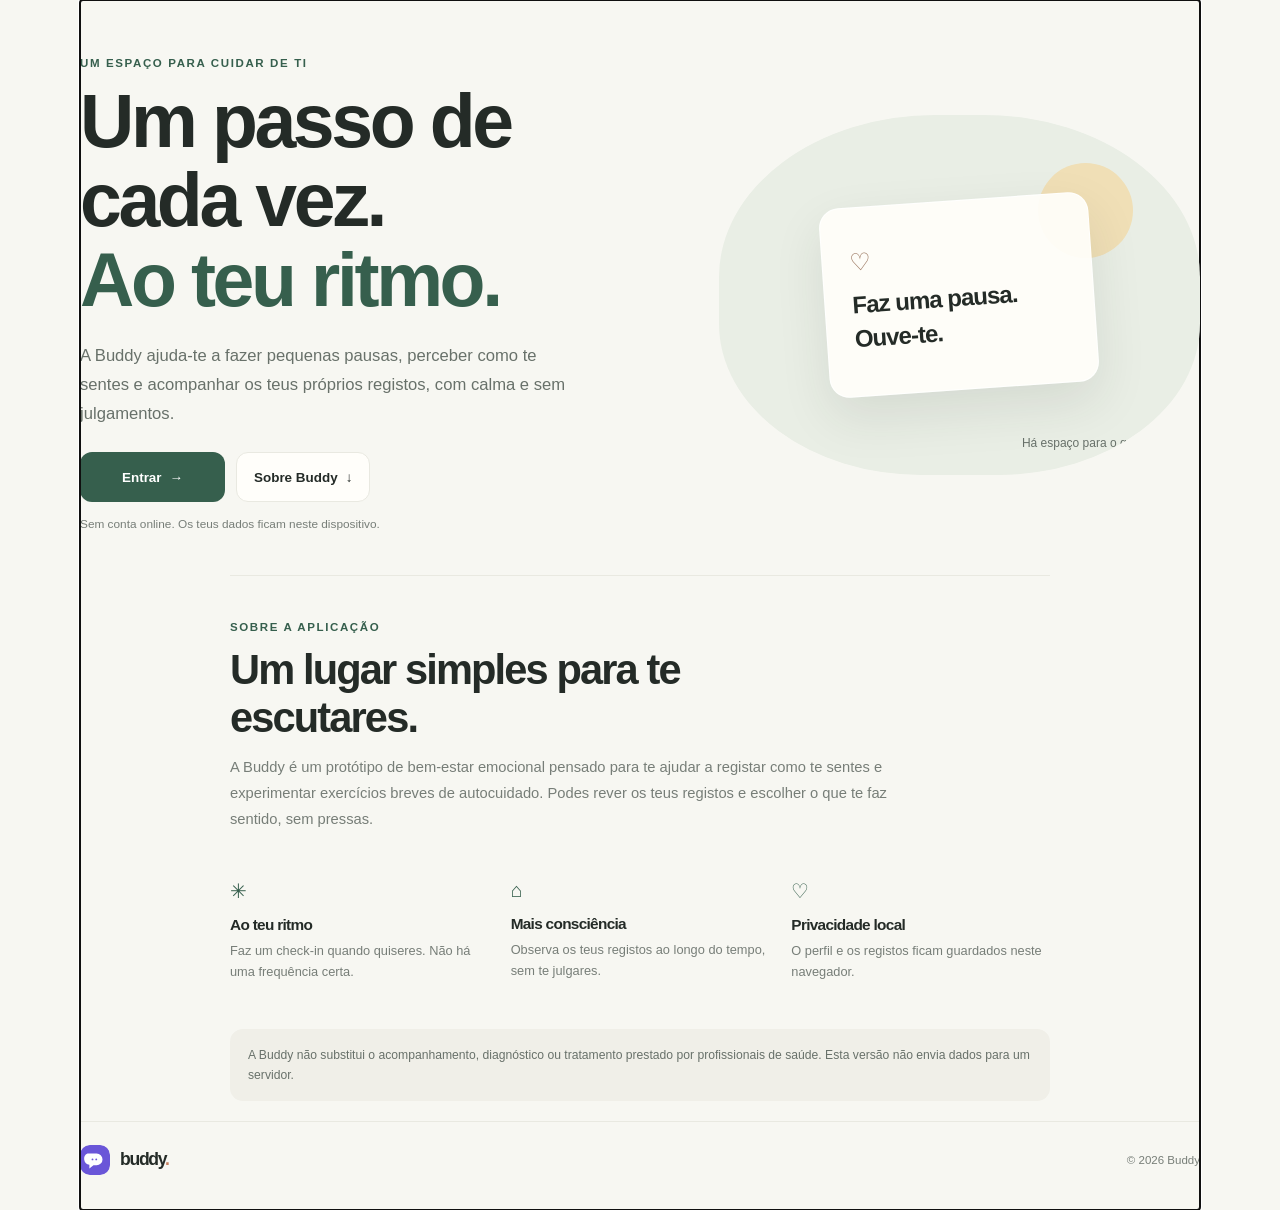
==== index.html @ 83ef6e21 "Add files via upload" ====
<!doctype html>
<html lang="pt-PT">
  <head>
    <meta charset="utf-8">
    <meta name="viewport" content="width=device-width, initial-scale=1, viewport-fit=cover">
    <meta name="theme-color" content="#f7f7f2">
    <meta name="description" content="Um espaço simples e privado para cuidar de ti, ao teu ritmo.">
    <title>Buddy — um momento para ti</title>
    <link rel="icon" href="./assets/images/logo.svg" type="image/svg+xml">
    <link rel="manifest" href="./manifest.json">
    <link rel="stylesheet" href="./assets/css/styles.css">
    <script type="module" src="./assets/js/app.js"></script>
  </head>
  <body>
    <div class="app-layout">
      <aside class="sidebar" aria-label="Navegação principal">
        <a class="brand" href="#welcome" aria-label="Buddy, início">
          <img src="./assets/images/logo.svg" alt="" width="40" height="40">
          <span>buddy<span class="brand-period">.</span></span>
        </a>
        <p class="nav-caption">O TEU ESPAÇO</p>
        <nav class="main-nav">
          <a href="#dashboard" data-route="dashboard"><span class="nav-icon">⌂</span> Início</a>
          <a href="#checkin" data-route="checkin"><span class="nav-icon">＋</span> Check-in</a>
          <a href="#history" data-route="history"><span class="nav-icon">▤</span> Os meus registos</a>
          <a href="#exercises" data-route="exercises"><span class="nav-icon">◉</span> Exercícios</a>
        </nav>
        <div class="sidebar-bottom">
          <div class="privacy-note"><span aria-hidden="true">✳</span><p>Os teus registos ficam neste dispositivo.</p></div>
          <a class="profile-link" href="#profile" data-route="profile">
            <span class="profile-avatar" data-avatar>U</span>
            <span><strong data-profile-name>O teu perfil</strong><small>Preferências</small></span>
            <span class="profile-arrow" aria-hidden="true">→</span>
          </a>
        </div>
      </aside>

      <div class="app-main">
        <header class="mobile-header">
          <a class="brand" href="#welcome" aria-label="Buddy, início">
            <img src="./assets/images/logo.svg" alt="" width="36" height="36">
            <span>buddy<span class="brand-period">.</span></span>
          </a>
          <a class="mobile-profile" href="#profile" data-route="profile" aria-label="Abrir perfil"><span class="profile-avatar" data-avatar>U</span></a>
        </header>
        <main id="app-content" class="content" tabindex="-1"></main>
        <footer class="app-footer">Um passo de cada vez. <span>© <span data-current-year></span> Buddy</span></footer>
      </div>
    </div>
    <nav class="mobile-nav" aria-label="Navegação principal">
      <a href="#dashboard" data-route="dashboard"><span>⌂</span>Início</a>
      <a href="#checkin" data-route="checkin"><span>＋</span>Check-in</a>
      <a href="#history" data-route="history"><span>▤</span>Registos</a>
      <a href="#exercises" data-route="exercises"><span>◉</span>Exercícios</a>
    </nav>
    <div id="toast" class="toast" role="status" aria-live="polite"></div>
  </body>
</html>
---- assets/css/styles.css ----
:root {
  color-scheme: light;
  --page: #f7f7f2;
  --surface: #fffefa;
  --ink: #242b27;
  --muted: #777e78;
  --line: #e9e9e1;
  --green: #365f4d;
  --green-dark: #254a39;
  --green-soft: #e5eee6;
  --peach: #f3e1d5;
  --lavender: #e9e5f1;
  --yellow: #f3e9c9;
  --shadow: 0 16px 45px rgba(41, 53, 43, 0.07);
  --radius: 22px;
}

* { box-sizing: border-box; }
html { min-width: 320px; scroll-behavior: smooth; }
body { margin: 0; min-height: 100vh; background: var(--page); color: var(--ink); font-family: "DM Sans", "Segoe UI", sans-serif; -webkit-font-smoothing: antialiased; }
button, input, textarea { font: inherit; }
button, a { -webkit-tap-highlight-color: transparent; }
a { color: inherit; text-decoration: none; }
button { color: inherit; }
button:focus-visible, a:focus-visible, input:focus-visible, textarea:focus-visible { outline: 3px solid #a9c5af; outline-offset: 3px; }

.app-layout { min-height: 100vh; }
.sidebar { position: fixed; inset: 0 auto 0 0; z-index: 5; display: flex; flex-direction: column; width: 256px; padding: 32px 20px 20px; border-right: 1px solid var(--line); background: var(--surface); }
.brand { display: inline-flex; align-items: center; gap: 10px; width: fit-content; font: 800 1.48rem/1 "Manrope", sans-serif; letter-spacing: -1.3px; }
.brand img { border-radius: 13px; }
.brand-period { color: #c68060; }
.nav-caption { margin: 54px 0 14px 12px; color: #9b9d96; font-size: .66rem; font-weight: 700; letter-spacing: .15em; }
.main-nav { display: grid; gap: 6px; }
.main-nav a { display: flex; align-items: center; gap: 13px; min-height: 46px; padding: 0 13px; border-radius: 13px; color: #646c66; font-size: .88rem; font-weight: 600; transition: background .18s, color .18s; }
.main-nav a:hover, .main-nav a.active { background: var(--green-soft); color: var(--green-dark); }
.nav-icon { display: grid; place-items: center; width: 22px; font-size: 1.25rem; line-height: 1; }
.sidebar-bottom { margin-top: auto; }
.privacy-note { display: flex; align-items: flex-start; gap: 10px; padding: 13px; border-radius: 14px; background: #f5f3ec; color: var(--green-dark); }
.privacy-note span { font-size: 1.05rem; }
.privacy-note p { margin: 0; color: #686e65; font-size: .75rem; line-height: 1.5; }
.profile-link { display: flex; align-items: center; gap: 10px; margin-top: 18px; padding: 12px 2px 0; border-top: 1px solid var(--line); }
.profile-link strong, .profile-link small { display: block; }
.profile-link strong { max-width: 155px; overflow: hidden; font-size: .8rem; text-overflow: ellipsis; white-space: nowrap; }
.profile-link small { margin-top: 3px; color: var(--muted); font-size: .7rem; }
.profile-arrow { margin-left: auto; color: var(--muted); }
.profile-avatar { display: grid; flex: 0 0 38px; place-items: center; width: 38px; height: 38px; border-radius: 50%; background: #e3ece3; color: var(--green-dark); font: 700 1rem "Manrope", sans-serif; }
.app-main { min-height: 100vh; margin-left: 256px; }
.content { width: min(100% - 80px, 1060px); min-height: calc(100vh - 66px); margin: 0 auto; padding: 52px 0 38px; }
.mobile-header, .mobile-nav { display: none; }
.app-footer { display: flex; justify-content: space-between; width: min(100% - 80px, 1060px); margin: 0 auto; padding: 17px 0 22px; border-top: 1px solid var(--line); color: #8a8d84; font-size: .72rem; }

.eyebrow { margin: 0 0 13px; color: var(--green); font-size: .72rem; font-weight: 700; letter-spacing: .14em; text-transform: uppercase; }
h1, h2, h3, p { margin-top: 0; }
h1, h2, h3 { font-family: "Manrope", "Segoe UI", sans-serif; letter-spacing: -.045em; }
h1 { margin-bottom: 12px; font-size: clamp(2rem, 4vw, 3.15rem); font-weight: 700; line-height: 1.13; }
h2 { font-size: 1.55rem; }
h3 { font-size: 1.05rem; }
.intro { max-width: 590px; margin-bottom: 32px; color: var(--muted); font-size: 1rem; line-height: 1.7; }
.page-heading { display: flex; align-items: flex-end; justify-content: space-between; gap: 20px; margin-bottom: 28px; }
.page-heading h1 { margin: 0; font-size: clamp(1.8rem, 4vw, 2.5rem); }
.page-heading p { margin: 8px 0 0; color: var(--muted); font-size: .9rem; }
.date-note { color: var(--muted); font-size: .8rem; white-space: nowrap; }

.welcome-grid { display: grid; grid-template-columns: minmax(0, 1.55fr) minmax(230px, .8fr); gap: 18px; }
.welcome-card { position: relative; display: flex; min-height: 268px; flex-direction: column; align-items: flex-start; justify-content: center; overflow: hidden; padding: 36px; border-radius: var(--radius); background: #e8eee5; }
.welcome-card::after { position: absolute; right: -55px; bottom: -120px; width: 300px; height: 300px; border: 1px solid rgba(54, 95, 77, .12); border-radius: 50%; box-shadow: 0 0 0 25px rgba(255,255,255,.13), 0 0 0 55px rgba(255,255,255,.11); content: ""; pointer-events: none; }
.welcome-card h1 { position: relative; z-index: 1; max-width: 520px; font-size: clamp(2rem, 3vw, 2.8rem); }
.welcome-card p { position: relative; z-index: 1; max-width: 420px; margin: 0 0 23px; color: #59665d; line-height: 1.65; }
.welcome-card .eyebrow { position: relative; z-index: 1; }
.card { border: 1px solid rgba(36, 43, 39, .045); border-radius: var(--radius); background: var(--surface); box-shadow: var(--shadow); }
.checkin-prompt { display: flex; flex-direction: column; justify-content: space-between; padding: 23px; }
.prompt-icon { display: grid; place-items: center; width: 43px; height: 43px; border-radius: 15px; background: var(--peach); color: #845e49; font-size: 1.25rem; }
.checkin-prompt h2 { margin: 22px 0 8px; font-size: 1.25rem; }
.checkin-prompt p { margin-bottom: 18px; color: var(--muted); font-size: .83rem; line-height: 1.55; }
.button { display: inline-flex; align-items: center; justify-content: center; gap: 8px; min-height: 44px; padding: 0 19px; border: 0; border-radius: 12px; background: var(--green); color: #fff; cursor: pointer; font-size: .84rem; font-weight: 700; transition: background .18s, transform .18s; }
.button:hover { transform: translateY(-1px); background: var(--green-dark); }
.button-secondary { border: 1px solid var(--line); background: var(--surface); color: var(--ink); }
.button-secondary:hover { background: #f5f5f0; }
.button-small { min-height: 38px; padding: 0 14px; font-size: .78rem; }
.text-button { padding: 4px 0; border: 0; background: transparent; color: var(--green); cursor: pointer; font-size: .82rem; font-weight: 700; }
.text-button:hover { text-decoration: underline; }
.section-row { display: flex; align-items: center; justify-content: space-between; gap: 15px; margin: 34px 0 16px; }
.section-row h2, .section-row h3 { margin: 0; font-size: 1.18rem; }
.section-row p { margin: 5px 0 0; color: var(--muted); font-size: .8rem; }
.exercise-grid { display: grid; grid-template-columns: repeat(3, minmax(0, 1fr)); gap: 14px; }
.exercise-card { display: flex; min-height: 190px; flex-direction: column; align-items: flex-start; padding: 20px; border-radius: 18px; background: var(--surface); box-shadow: 0 9px 30px rgba(41,53,43,.045); }
.exercise-card h3 { margin: 16px 0 7px; font-size: 1rem; }
.exercise-card p { margin: 0 0 17px; color: var(--muted); font-size: .8rem; line-height: 1.55; }
.exercise-card .text-button { margin-top: auto; }
.exercise-mark { display: grid; place-items: center; width: 42px; height: 42px; border-radius: 14px; font-size: 1.25rem; }
.mark-green { background: #e6eee4; color: var(--green); }
.mark-peach { background: #f5e6dc; color: #936950; }
.mark-lilac { background: var(--lavender); color: #6e6283; }
.latest-card { display: flex; align-items: center; gap: 15px; padding: 18px; }
.latest-mood { display: grid; flex: 0 0 47px; place-items: center; width: 47px; height: 47px; border-radius: 16px; background: var(--yellow); font-size: 1.35rem; }
.latest-copy { min-width: 0; flex: 1; }
.latest-copy strong, .latest-copy small { display: block; }
.latest-copy strong { font-size: .9rem; }
.latest-copy small { margin-top: 5px; color: var(--muted); font-size: .75rem; }
.feedback-list { display: grid; gap: 12px; }
.feedback-note { margin: 8px 0 0; color: #555e56; font-size: .82rem; line-height: 1.55; overflow-wrap: anywhere; }
.latest-intensity { color: var(--green); font-size: .8rem; font-weight: 700; }
.patient-link-card { max-width: 620px; padding: 20px; }
.patient-link-card .form-help { margin-bottom: 12px; }
.patient-link-actions { display: flex; gap: 10px; }
.patient-link-actions .text-input { min-width: 0; flex: 1; }
.empty-state { padding: 30px; border: 1px dashed #d8ddd4; border-radius: 18px; color: var(--muted); text-align: center; }
.empty-state p { margin: 0 0 15px; font-size: .88rem; line-height: 1.6; }

.form-card { max-width: 730px; padding: clamp(20px, 4vw, 34px); }
.form-section { padding: 22px 0; border-top: 1px solid var(--line); }
.form-section:first-child { padding-top: 0; border-top: 0; }
.form-section h2 { margin-bottom: 6px; font-size: 1.1rem; }
.form-help { margin-bottom: 16px; color: var(--muted); font-size: .82rem; line-height: 1.5; }
.mood-options { display: grid; grid-template-columns: repeat(5, 1fr); gap: 9px; }
.mood-option { position: relative; }
.mood-option input { position: absolute; width: 1px; height: 1px; opacity: 0; }
.mood-option label { display: flex; min-height: 88px; flex-direction: column; align-items: center; justify-content: center; gap: 8px; padding: 8px 3px; border: 1px solid var(--line); border-radius: 14px; background: #fff; color: #60665f; cursor: pointer; font-size: .72rem; transition: .15s; }
.mood-option label span:first-child { font-size: 1.4rem; }
.mood-option input:checked + label { border-color: var(--green); background: var(--green-soft); color: var(--green-dark); box-shadow: 0 0 0 1px var(--green); }
.mood-option input:focus-visible + label { outline: 3px solid #a9c5af; outline-offset: 2px; }
.range-row { display: flex; align-items: center; gap: 16px; }
.range-row input { flex: 1; accent-color: var(--green); cursor: pointer; }
.range-number { display: grid; place-items: center; width: 45px; height: 42px; border-radius: 12px; background: var(--green-soft); color: var(--green-dark); font-weight: 700; }
.range-labels { display: flex; justify-content: space-between; margin-top: 7px; color: var(--muted); font-size: .7rem; }
.field-label { display: block; margin-bottom: 8px; font-size: .83rem; font-weight: 700; }
.text-area, .text-input { width: 100%; border: 1px solid var(--line); border-radius: 12px; background: #fff; color: var(--ink); }
.text-area { min-height: 110px; padding: 13px; resize: vertical; line-height: 1.55; }
.text-input { height: 46px; padding: 0 13px; }
.form-actions { display: flex; align-items: center; justify-content: space-between; gap: 12px; padding-top: 7px; }
.form-actions p { max-width: 330px; margin: 0; color: var(--muted); font-size: .72rem; line-height: 1.5; }
.history-list { display: grid; gap: 12px; }
.history-item { display: grid; grid-template-columns: auto minmax(0, 1fr) auto; align-items: center; gap: 14px; padding: 17px; }
.history-item .latest-mood { width: 45px; height: 45px; }
.history-item p { overflow: hidden; margin: 6px 0 0; color: var(--muted); font-size: .78rem; text-overflow: ellipsis; white-space: nowrap; }
.history-item time { color: var(--muted); font-size: .73rem; white-space: nowrap; }
.history-toolbar { display: flex; align-items: center; justify-content: space-between; margin-bottom: 17px; }
.danger-button { border: 1px solid #e8cfc7; color: #914d3a; }
.danger-button:hover { background: #fcf3f0; }

.session-card { max-width: 640px; padding: clamp(22px, 5vw, 42px); text-align: center; }
.session-card .eyebrow { margin-bottom: 10px; }
.session-card h1 { font-size: clamp(1.8rem, 4vw, 2.5rem); }
.session-card > p { color: var(--muted); line-height: 1.65; }
.breathing-circle { display: grid; place-items: center; width: 205px; height: 205px; margin: 30px auto; border: 1px solid #c4d7c5; border-radius: 50%; background: radial-gradient(circle, #eef3e9 0 55%, #e4ece1 56% 100%); color: var(--green-dark); transition: transform 4s ease-in-out, background 4s ease-in-out; }
.breathing-circle.active { transform: scale(1.12); background: radial-gradient(circle, #f6f0df 0 55%, #efe8d3 56% 100%); }
.breathing-circle strong, .breathing-circle span { display: block; }
.breathing-circle strong { font: 700 1.05rem "Manrope", sans-serif; }
.breathing-circle span { margin-top: 6px; color: var(--muted); font-size: .78rem; }
.session-actions { display: flex; justify-content: center; gap: 10px; }
.exercise-instructions { max-width: 560px; margin: 25px auto 0; padding: 17px 20px; border-radius: 15px; background: #f5f4ed; color: #5e655e; font-size: .82rem; line-height: 1.7; text-align: left; }
.exercise-instructions p:last-child { margin-bottom: 0; }
.profile-card-main { max-width: 650px; padding: 28px; }
.profile-initial { display: grid; place-items: center; width: 64px; height: 64px; margin-bottom: 20px; border-radius: 22px; background: var(--green-soft); color: var(--green-dark); font: 700 1.5rem "Manrope", sans-serif; }
.patient-details { display: grid; grid-template-columns: 1fr 1fr; gap: 12px; margin: 0 0 24px; }
.patient-details > div { min-width: 0; padding: 14px; border-radius: 13px; background: #f5f5f0; }
.patient-details span, .patient-details strong { display: block; }
.patient-details span { margin-bottom: 6px; color: var(--muted); font-size: .7rem; font-weight: 700; letter-spacing: .04em; text-transform: uppercase; }
.patient-details strong { overflow-wrap: anywhere; font-size: .9rem; }
.patient-details .patient-id { color: var(--green-dark); font-family: "Manrope", "Segoe UI", sans-serif; letter-spacing: .05em; }
.profile-fields { display: grid; gap: 17px; margin: 23px 0; }
.privacy-box { margin-top: 20px; padding: 17px; border-radius: 14px; background: #f4f3ec; color: #616960; font-size: .8rem; line-height: 1.6; }
.privacy-box strong { color: var(--green-dark); }
.toast { position: fixed; z-index: 20; right: 22px; bottom: 22px; max-width: min(400px, calc(100vw - 32px)); padding: 13px 17px; transform: translateY(15px); border-radius: 12px; background: #263e31; color: #fff; box-shadow: var(--shadow); font-size: .84rem; opacity: 0; pointer-events: none; transition: opacity .2s, transform .2s; }
.toast.visible { transform: translateY(0); opacity: 1; }
.toast.error { background: #8b3e36; }
.mobile-profile { display: inline-flex; }
.public-view .sidebar, .public-view .mobile-header, .public-view .mobile-nav, .public-view .app-footer { display: none; }
.public-view .app-main { margin-left: 0; }
.public-view .content { width: min(100% - 64px, 1120px); min-height: 100vh; padding: 50px 0 35px; }
.public-hero { display: grid; min-height: 490px; grid-template-columns: 1.1fr .9fr; align-items: center; gap: 50px; }
.public-copy { max-width: 600px; }
.public-copy h1 { margin-bottom: 20px; font-size: clamp(2.7rem, 6vw, 4.7rem); line-height: 1.06; }
.public-copy h1 span { color: var(--green); }
.public-lead { max-width: 500px; margin-bottom: 24px; color: #68716a; font-size: 1.04rem; line-height: 1.75; }
.public-actions { display: flex; flex-wrap: wrap; align-items: center; gap: 11px; }
.public-cta { min-width: 145px; min-height: 50px; }
.public-about-button { min-height: 50px; padding: 0 17px; }
.local-note { margin: 13px 0 0; color: var(--muted); font-size: .74rem; line-height: 1.55; }
.public-art { position: relative; display: grid; min-height: 360px; place-items: center; overflow: hidden; border-radius: 45% 45% 42% 42%; background: #e9eee5; }
.art-sun { position: absolute; top: 48px; right: 67px; width: 95px; height: 95px; border-radius: 50%; background: #f0dfb6; }
.art-card { position: relative; z-index: 1; display: flex; width: min(68%, 270px); min-height: 190px; flex-direction: column; justify-content: center; padding: 27px; transform: rotate(-4deg); border: 1px solid rgba(255,255,255,.8); border-radius: 20px; background: rgba(255,254,250,.93); box-shadow: 0 20px 50px rgba(41,53,43,.1); }
.art-card span { color: #98745d; font-size: 1.5rem; }
.art-card p { margin: 12px 0 0; font: 700 1.5rem/1.4 "Manrope", "Segoe UI", sans-serif; letter-spacing: -.04em; }
.art-caption { position: absolute; right: 18px; bottom: 25px; color: #68716a; font-size: .75rem; }
.about-section { max-width: 820px; margin: 35px auto 0; padding: 45px 0 20px; border-top: 1px solid var(--line); }
.about-section h2 { max-width: 560px; margin-bottom: 13px; font-size: clamp(1.8rem, 4vw, 2.6rem); }
.about-section > p:not(.eyebrow):not(.about-disclaimer) { max-width: 710px; color: var(--muted); font-size: .92rem; line-height: 1.75; }
.about-points { display: grid; grid-template-columns: repeat(3, 1fr); gap: 22px; margin: 30px 0; }
.about-points article { padding: 17px 0; }
.about-points article > span { color: var(--green); font-size: 1.25rem; }
.about-points h3 { margin: 13px 0 7px; font-size: .96rem; }
.about-points p { margin: 0; color: var(--muted); font-size: .8rem; line-height: 1.6; }
.about-disclaimer { margin: 25px 0 0; padding: 16px 18px; border-radius: 13px; background: #f0efe8; color: #68716a; font-size: .76rem; line-height: 1.65; }
.public-footer { display: flex; align-items: center; justify-content: space-between; padding-top: 23px; border-top: 1px solid var(--line); color: var(--muted); font-size: .72rem; }
.public-footer .brand { color: var(--ink); font-size: 1.1rem; }
.public-footer .brand img { border-radius: 10px; }
.access-page { max-width: 680px; margin: 0 auto; padding-top: 25px; }
.back-link { display: inline-block; margin-bottom: 43px; }
.access-page h1 { margin-bottom: 8px; font-size: clamp(2.1rem, 5vw, 3rem); }
.access-page .intro { margin-bottom: 27px; font-size: .92rem; }
.access-options { display: grid; gap: 13px; }
.access-card { display: flex; min-height: 100px; align-items: center; gap: 16px; padding: 19px; transition: transform .18s, border-color .18s; }
.access-card:hover { transform: translateY(-2px); border-color: #cbd8ca; }
.role-card { width: 100%; color: var(--ink); cursor: pointer; font-family: inherit; text-align: left; }
.role-card:focus-visible { outline-offset: 4px; }
.role-card .access-arrow { transition: transform .18s; }
.role-card:hover .access-arrow { transform: translateX(3px); }
.role-options { margin-top: 26px; }
.access-symbol { display: grid; flex: 0 0 48px; place-items: center; width: 48px; height: 48px; border-radius: 15px; font-size: 1.3rem; }
.access-card > span:nth-child(2) { min-width: 0; flex: 1; }
.access-card strong, .access-card small { display: block; }
.access-card strong { font: 700 1rem "Manrope", "Segoe UI", sans-serif; }
.access-card small { margin-top: 5px; color: var(--muted); font-size: .79rem; line-height: 1.5; }
.access-arrow { color: var(--green); font-size: 1.15rem; }
.access-page > .privacy-box { margin-top: 20px; }
.access-form { display: grid; gap: 14px; }
.access-form .local-note { margin: -5px 0 0; }
.access-form > .button { justify-self: start; }
.saved-profile { display: flex; align-items: center; gap: 11px; padding-bottom: 15px; border-bottom: 1px solid var(--line); }
.saved-profile strong, .saved-profile small { display: block; }
.saved-profile strong { font-size: .88rem; }
.saved-profile small { margin-top: 3px; color: var(--muted); font-size: .74rem; }

@media (max-width: 1000px) {
  .sidebar { width: 220px; }
  .app-main { margin-left: 220px; }
  .content, .app-footer { width: min(100% - 48px, 900px); }
  .welcome-grid { grid-template-columns: minmax(0, 1.3fr) minmax(220px, .8fr); }
  .welcome-card { padding: 28px; }
}
@media (max-width: 760px) {
  .sidebar { display: none; }
  .app-main { margin-left: 0; }
  .mobile-header { position: sticky; top: 0; z-index: 8; display: flex; align-items: center; justify-content: space-between; height: 66px; padding: 0 20px; border-bottom: 1px solid var(--line); background: rgba(255,254,250,.93); backdrop-filter: blur(14px); }
  .mobile-header .brand { font-size: 1.25rem; }
  .mobile-header .brand img { border-radius: 11px; }
  .content { width: min(100% - 36px, 600px); min-height: calc(100vh - 138px); padding: 32px 0 35px; }
  .app-footer { width: min(100% - 36px, 600px); padding-bottom: 90px; font-size: .68rem; }
  .mobile-nav { position: fixed; inset: auto 0 0; z-index: 10; display: grid; grid-template-columns: repeat(4, 1fr); padding: 8px 7px calc(8px + env(safe-area-inset-bottom)); border-top: 1px solid var(--line); background: rgba(255,254,250,.96); backdrop-filter: blur(14px); }
  .mobile-nav a { display: flex; min-height: 52px; flex-direction: column; align-items: center; justify-content: center; gap: 3px; border-radius: 12px; color: #777e78; font-size: .64rem; font-weight: 600; }
  .mobile-nav a span { font-size: 1.22rem; line-height: 1; }
  .mobile-nav a.active { background: var(--green-soft); color: var(--green-dark); }
  .public-view .content { width: min(100% - 36px, 600px); min-height: 100vh; padding: 32px 0 25px; }
  .public-hero { min-height: auto; grid-template-columns: 1fr; gap: 27px; padding: 18px 0; }
  .public-copy h1 { font-size: clamp(2.5rem, 10vw, 3.8rem); }
  .public-lead { font-size: .95rem; }
  .public-actions { align-items: stretch; flex-direction: column; }
  .public-actions .button { width: 100%; }
  .public-art { min-height: 270px; }
  .art-sun { top: 28px; right: 45px; width: 75px; height: 75px; }
  .art-card { min-height: 155px; }
  .art-card p { font-size: 1.25rem; }
  .about-section { margin-top: 20px; padding-top: 32px; }
  .about-points { grid-template-columns: 1fr; gap: 5px; margin: 18px 0; }
  .about-points article { display: grid; grid-template-columns: 28px 1fr; column-gap: 7px; padding: 10px 0; }
  .about-points article > span { grid-row: span 2; }
  .about-points h3 { margin: 0 0 4px; }
  .about-points p { grid-column: 2; }
  .back-link { margin-bottom: 30px; }
  .access-card { padding: 15px; }
  .access-form > .button { width: 100%; }
  .welcome-grid { grid-template-columns: 1fr; }
  .welcome-card { min-height: 238px; }
  .checkin-prompt { min-height: 190px; }
  .exercise-grid { grid-template-columns: repeat(2, minmax(0, 1fr)); }
  .exercise-card { min-height: 180px; }
  .toast { right: 16px; bottom: calc(82px + env(safe-area-inset-bottom)); left: 16px; max-width: none; }
}
@media (max-width: 480px) {
  .content { width: calc(100% - 32px); padding-top: 26px; }
  .app-footer { width: calc(100% - 32px); }
  .welcome-card { min-height: 225px; padding: 23px; }
  .welcome-card h1 { font-size: 2rem; }
  .welcome-card p { font-size: .88rem; }
  .exercise-grid { grid-template-columns: 1fr; gap: 10px; }
  .exercise-card { min-height: auto; }
  .page-heading { align-items: flex-start; flex-direction: column; gap: 8px; }
  .date-note { white-space: normal; }
  .mood-options { grid-template-columns: repeat(3, 1fr); }
  .mood-option label { min-height: 75px; }
  .form-actions { align-items: flex-start; flex-direction: column; }
  .form-actions p { order: 2; }
  .form-actions .button { width: 100%; }
  .history-item { gap: 10px; padding: 13px; }
  .patient-details { grid-template-columns: 1fr; }
  .history-item time { align-self: start; padding-top: 4px; font-size: .67rem; }
  .latest-intensity { font-size: .72rem; }
  .session-actions { flex-direction: column; }
  .session-actions .button { width: 100%; }
  .app-footer { gap: 12px; }
}
@media (prefers-reduced-motion: reduce) {
  *, *::before, *::after { scroll-behavior: auto !important; transition-duration: .01ms !important; animation-duration: .01ms !important; animation-iteration-count: 1 !important; }
}
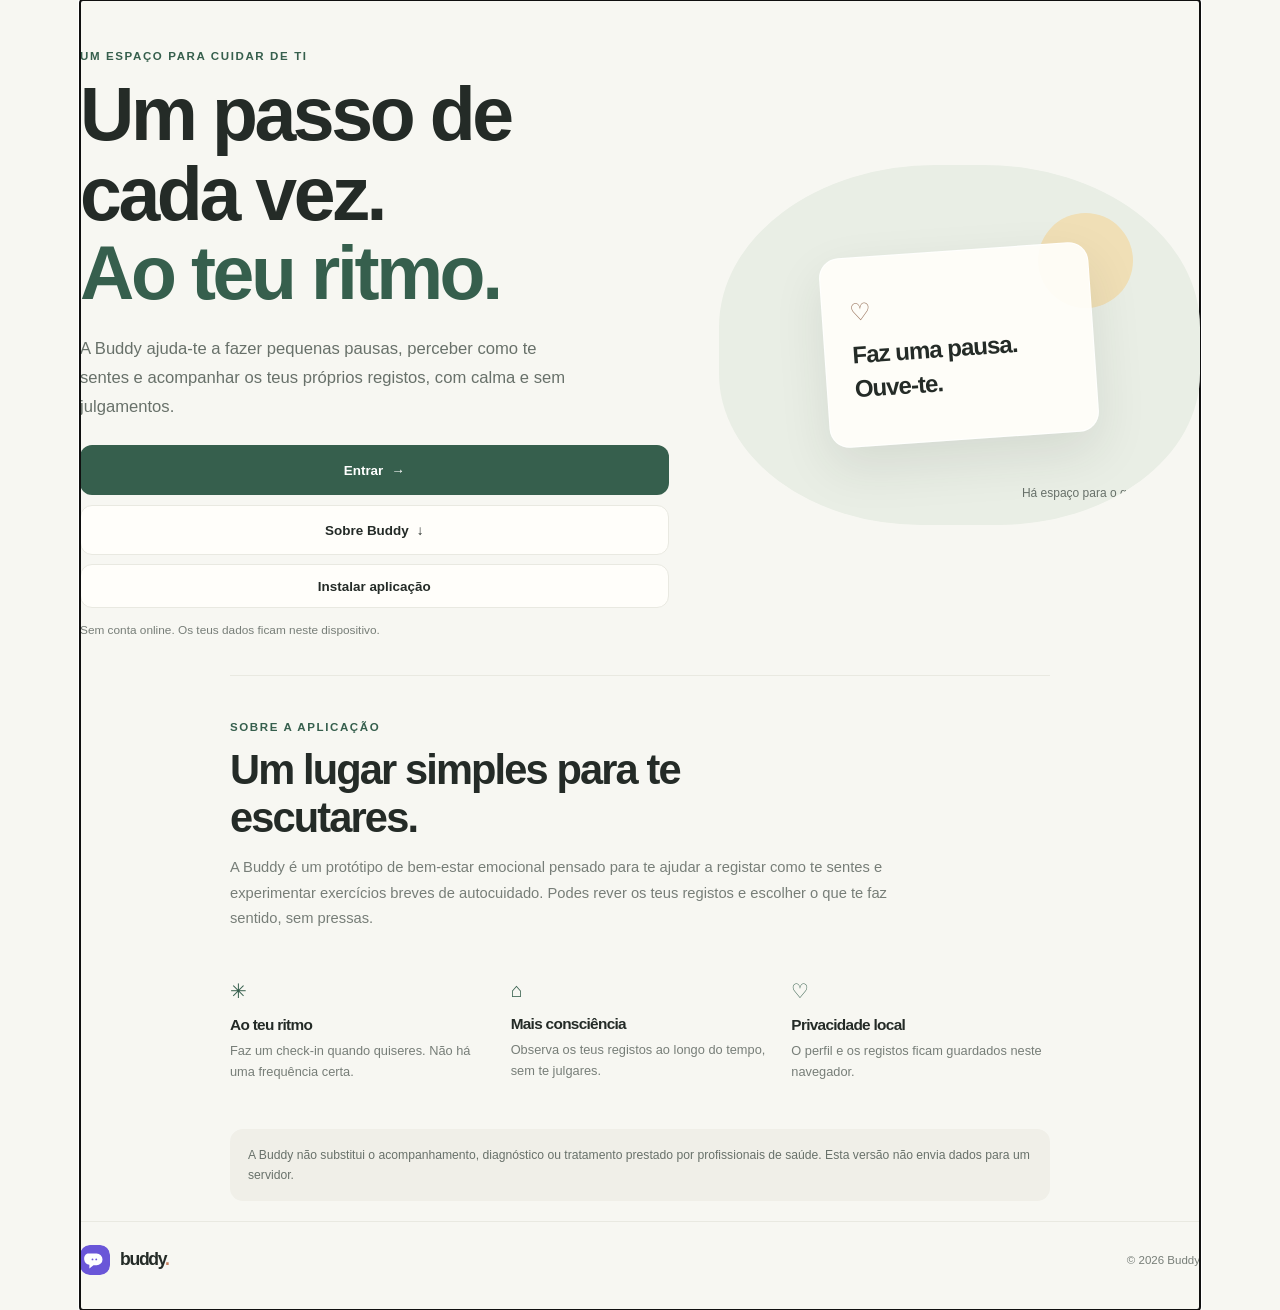
==== commit b5a6305f: "Add files via upload" ====
--- a/index.html
+++ b/index.html
@@ -5,8 +5,11 @@
     <meta name="viewport" content="width=device-width, initial-scale=1, viewport-fit=cover">
     <meta name="theme-color" content="#f7f7f2">
     <meta name="description" content="Um espaço simples e privado para cuidar de ti, ao teu ritmo.">
+    <meta name="apple-mobile-web-app-capable" content="yes">
+    <meta name="apple-mobile-web-app-status-bar-style" content="default">
     <title>Buddy — um momento para ti</title>
     <link rel="icon" href="./assets/images/logo.svg" type="image/svg+xml">
+    <link rel="apple-touch-icon" href="./assets/images/icons/icon-192x192.png">
     <link rel="manifest" href="./manifest.json">
     <link rel="stylesheet" href="./assets/css/styles.css">
     <script type="module" src="./assets/js/app.js"></script>
@@ -23,10 +26,13 @@
           <a href="#dashboard" data-route="dashboard"><span class="nav-icon">⌂</span> Início</a>
           <a href="#checkin" data-route="checkin"><span class="nav-icon">＋</span> Check-in</a>
           <a href="#history" data-route="history"><span class="nav-icon">▤</span> Os meus registos</a>
+          <a href="#video-consults" data-route="video-consults"><span class="nav-icon">▣</span> Videochamadas</a>
+          <a href="#agenda" data-route="agenda"><span class="nav-icon">▦</span> Agenda</a>
           <a href="#exercises" data-route="exercises"><span class="nav-icon">◉</span> Exercícios</a>
+          <a href="#patients" data-route="patients"><span class="nav-icon">♙</span> Meus pacientes</a>
+          <a href="#notes" data-route="notes"><span class="nav-icon">✎</span> Notas</a>
         </nav>
         <div class="sidebar-bottom">
-          <div class="privacy-note"><span aria-hidden="true">✳</span><p>Os teus registos ficam neste dispositivo.</p></div>
           <a class="profile-link" href="#profile" data-route="profile">
             <span class="profile-avatar" data-avatar>U</span>
             <span><strong data-profile-name>O teu perfil</strong><small>Preferências</small></span>
@@ -51,7 +57,11 @@
       <a href="#dashboard" data-route="dashboard"><span>⌂</span>Início</a>
       <a href="#checkin" data-route="checkin"><span>＋</span>Check-in</a>
       <a href="#history" data-route="history"><span>▤</span>Registos</a>
+      <a href="#video-consults" data-route="video-consults"><span>▣</span>Vídeo</a>
+      <a href="#agenda" data-route="agenda"><span>▦</span>Agenda</a>
       <a href="#exercises" data-route="exercises"><span>◉</span>Exercícios</a>
+      <a href="#patients" data-route="patients"><span>♙</span>Pacientes</a>
+      <a href="#notes" data-route="notes"><span>✎</span>Notas</a>
     </nav>
     <div id="toast" class="toast" role="status" aria-live="polite"></div>
   </body>
--- a/assets/css/styles.css
+++ b/assets/css/styles.css
@@ -32,6 +32,7 @@
 .nav-caption { margin: 54px 0 14px 12px; color: #9b9d96; font-size: .66rem; font-weight: 700; letter-spacing: .15em; }
 .main-nav { display: grid; gap: 6px; }
 .main-nav a { display: flex; align-items: center; gap: 13px; min-height: 46px; padding: 0 13px; border-radius: 13px; color: #646c66; font-size: .88rem; font-weight: 600; transition: background .18s, color .18s; }
+.main-nav a[hidden], .mobile-nav a[hidden] { display: none; }
 .main-nav a:hover, .main-nav a.active { background: var(--green-soft); color: var(--green-dark); }
 .nav-icon { display: grid; place-items: center; width: 22px; font-size: 1.25rem; line-height: 1; }
 .sidebar-bottom { margin-top: auto; }
@@ -74,6 +75,7 @@
 .checkin-prompt p { margin-bottom: 18px; color: var(--muted); font-size: .83rem; line-height: 1.55; }
 .button { display: inline-flex; align-items: center; justify-content: center; gap: 8px; min-height: 44px; padding: 0 19px; border: 0; border-radius: 12px; background: var(--green); color: #fff; cursor: pointer; font-size: .84rem; font-weight: 700; transition: background .18s, transform .18s; }
 .button:hover { transform: translateY(-1px); background: var(--green-dark); }
+.button:disabled { background: #8a9b90; cursor: not-allowed; }
 .button-secondary { border: 1px solid var(--line); background: var(--surface); color: var(--ink); }
 .button-secondary:hover { background: #f5f5f0; }
 .button-small { min-height: 38px; padding: 0 14px; font-size: .78rem; }
@@ -104,6 +106,16 @@
 .patient-link-card .form-help { margin-bottom: 12px; }
 .patient-link-actions { display: flex; gap: 10px; }
 .patient-link-actions .text-input { min-width: 0; flex: 1; }
+.patient-note-form { display: grid; gap: 14px; }
+.patient-note-form .local-note { margin: -5px 0 0; }
+.patient-note-form > .button { justify-self: start; }
+.patient-notes-section { margin-top: 30px; }
+.patient-notes-list { display: grid; gap: 12px; }
+.patient-note-card { padding: 18px; }
+.patient-risk-preview { display: inline-flex; align-items: center; margin: 0 0 0 7px; padding: 5px 9px; border-radius: 999px; background: #f9e7e3; color: #914d3a; font-size: .72rem; font-weight: 700; }
+.patient-note-card > .section-row { margin: 0 0 12px; }
+.patient-note-card time { color: var(--muted); font-size: .73rem; white-space: nowrap; }
+.patient-note-card > p { margin-bottom: 14px; color: var(--muted); font-size: .86rem; line-height: 1.65; white-space: pre-wrap; overflow-wrap: anywhere; }
 .empty-state { padding: 30px; border: 1px dashed #d8ddd4; border-radius: 18px; color: var(--muted); text-align: center; }
 .empty-state p { margin: 0 0 15px; font-size: .88rem; line-height: 1.6; }
 
@@ -173,9 +185,12 @@
 .public-copy h1 { margin-bottom: 20px; font-size: clamp(2.7rem, 6vw, 4.7rem); line-height: 1.06; }
 .public-copy h1 span { color: var(--green); }
 .public-lead { max-width: 500px; margin-bottom: 24px; color: #68716a; font-size: 1.04rem; line-height: 1.75; }
-.public-actions { display: flex; flex-wrap: wrap; align-items: center; gap: 11px; }
+.public-actions { display: flex; flex-direction: column; align-items: stretch; gap: 10px; }
+.public-actions > .button, .public-about-actions > .button { width: 100%; }
 .public-cta { min-width: 145px; min-height: 50px; }
 .public-about-button { min-height: 50px; padding: 0 17px; }
+.public-about-actions { display: grid; justify-items: stretch; gap: 9px; }
+.install-help { max-width: 320px; margin: 0; color: var(--muted); font-size: .75rem; line-height: 1.5; }
 .local-note { margin: 13px 0 0; color: var(--muted); font-size: .74rem; line-height: 1.55; }
 .public-art { position: relative; display: grid; min-height: 360px; place-items: center; overflow: hidden; border-radius: 45% 45% 42% 42%; background: #e9eee5; }
 .art-sun { position: absolute; top: 48px; right: 67px; width: 95px; height: 95px; border-radius: 50%; background: #f0dfb6; }
@@ -217,10 +232,6 @@
 .access-form { display: grid; gap: 14px; }
 .access-form .local-note { margin: -5px 0 0; }
 .access-form > .button { justify-self: start; }
-.saved-profile { display: flex; align-items: center; gap: 11px; padding-bottom: 15px; border-bottom: 1px solid var(--line); }
-.saved-profile strong, .saved-profile small { display: block; }
-.saved-profile strong { font-size: .88rem; }
-.saved-profile small { margin-top: 3px; color: var(--muted); font-size: .74rem; }
 
 @media (max-width: 1000px) {
   .sidebar { width: 220px; }
@@ -237,7 +248,7 @@
   .mobile-header .brand img { border-radius: 11px; }
   .content { width: min(100% - 36px, 600px); min-height: calc(100vh - 138px); padding: 32px 0 35px; }
   .app-footer { width: min(100% - 36px, 600px); padding-bottom: 90px; font-size: .68rem; }
-  .mobile-nav { position: fixed; inset: auto 0 0; z-index: 10; display: grid; grid-template-columns: repeat(4, 1fr); padding: 8px 7px calc(8px + env(safe-area-inset-bottom)); border-top: 1px solid var(--line); background: rgba(255,254,250,.96); backdrop-filter: blur(14px); }
+  .mobile-nav { position: fixed; inset: auto 0 0; z-index: 10; display: grid; grid-template-columns: repeat(6, minmax(0, 1fr)); padding: 8px 7px calc(8px + env(safe-area-inset-bottom)); border-top: 1px solid var(--line); background: rgba(255,254,250,.96); backdrop-filter: blur(14px); }
   .mobile-nav a { display: flex; min-height: 52px; flex-direction: column; align-items: center; justify-content: center; gap: 3px; border-radius: 12px; color: #777e78; font-size: .64rem; font-weight: 600; }
   .mobile-nav a span { font-size: 1.22rem; line-height: 1; }
   .mobile-nav a.active { background: var(--green-soft); color: var(--green-dark); }
